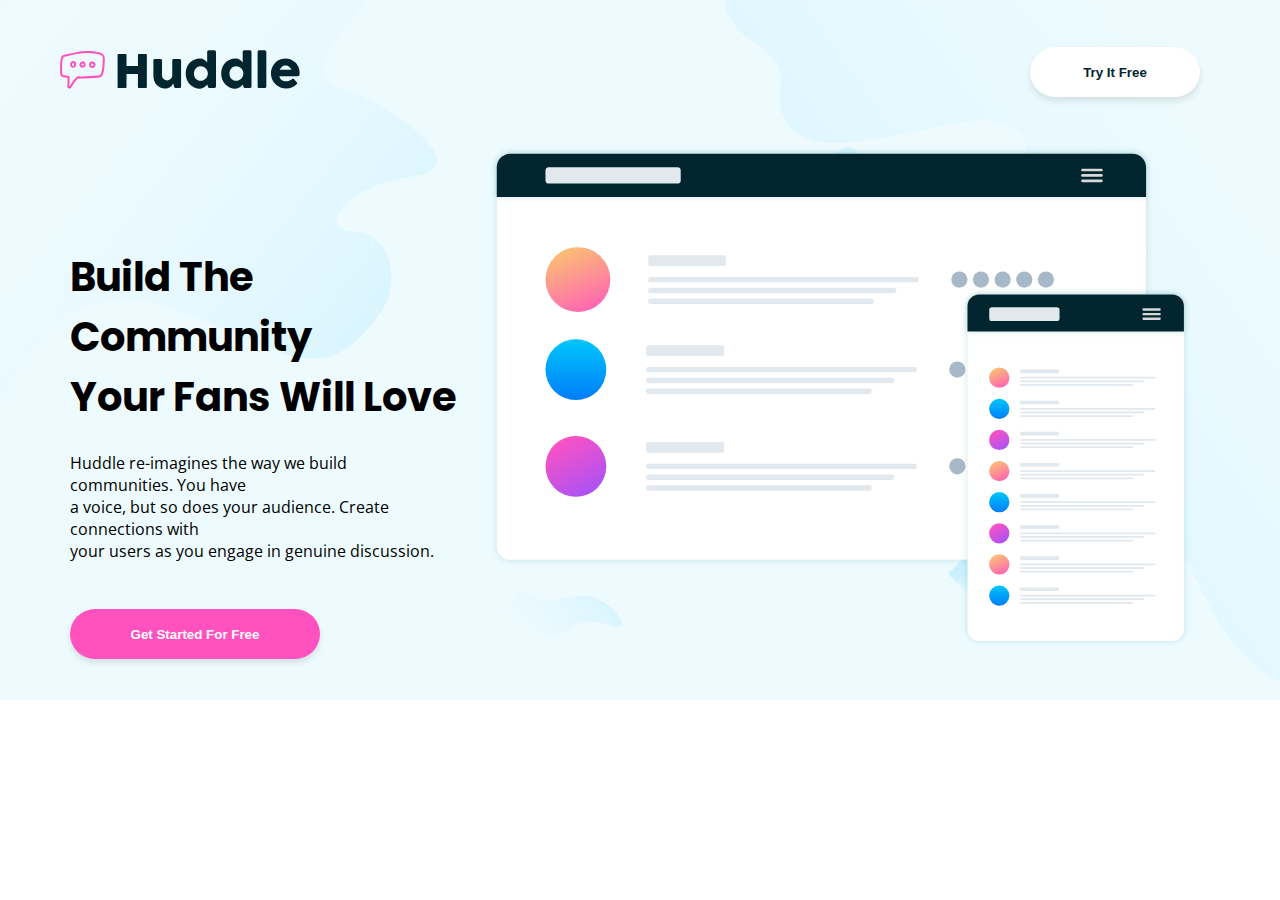
==== index-real.html @ 51f18536 "first commit" ====
<!DOCTYPE html>
<html lang="en">
<head>
    <meta charset="UTF-8">
    <meta name="viewport" content="width=device-width, initial-scale=1.0"> <!-- displays site properly based on user's device -->
    <link rel="icon" type="image/png" sizes="32x32" href="./images/favicon-32x32.png">
    <link href="https://fonts.googleapis.com/css2?family=Open+Sans:ital,wght@0,300..800;1,300..800&display=swap" rel="stylesheet">
    <link href="https://fonts.googleapis.com/css2?family=Poppins:ital,wght@0,100;0,200;0,300;0,400;0,500;0,600;0,700;0,800;0,900;1,100;1,200;1,300;1,400;1,500;1,600;1,700;1,800;1,900&display=swap" rel="stylesheet">
    <link rel="stylesheet" href="style.css">
    <title>Frontend Mentor | Huddle landing page with alternating feature blocks</title>
    <style>
    .attribution { font-size: 11px; text-align: center; }
    .attribution a { color: hsl(228, 45%, 44%); }
    </style>
</head>
<body>
    <div class="backgroundTop">
        <div class="navigation-Bar">
            <div class="logo">
                <img src="./images/logo.svg" class="imgLogo ">
            </div>
            <div>
                <button class="button">Try It Free</button>
            </div>
        </div>
        <div class="firstslidebody">
            <div class="bodytext">
                <h1 class="firstslidetitle">Build The Community <br> Your Fans Will Love</h1>
                <p class="p">Huddle re-imagines the way we build communities. You have <br>a voice, but so does your audience. 
                    Create connections with <br> your users as you engage in genuine discussion. 
                </p>
                <button class="button2">Get Started For Free</button>
            </div>
            <img src="./images/illustration-mockups.svg" class="imagetabs">
        </div>
    </div>
</body>
---- style.css ----
*{
    margin:0;
    padding:0;
}

body{
    font-family: "Open Sans", sans-serif;
}

h1{
    font-family: "Poppins", sans-serif;
    font-weight: 600px;
}

.p{
    margin-top: 25px;
    margin-right: 40px;
}

.firstslidetitle{
    font-size:40px;
}

.backgroundTop{
    background-image: url("./images/bg-hero-desktop.svg");
    background-color: #EDFBFE;
    width:100%;
    height:700px;
    display: flex;
    flex-direction: column;
}

.navigation-Bar{
    display:flex;
    flex-direction: row;
    justify-content: space-between;
}

.imgLogo{
    margin-left: 60px;
    margin-top: 50px;
}

.button{
    background-color: white; 
    border: 0;
    color: hsl(192, 100%, 9%);
    border-radius: 35px; 
    width: 170px;
    height: 50px;
    transition-duration: 0.3s;
    margin-top: 47px;
    margin-right: 80px;
    box-shadow: 0 4px 6px rgba(0, 0, 0, 0.1);
    font-weight: 700;
}

.firstslidebody{
    display:flex;
    flex-direction: row;
    justify-content: space-between;
}

.bodytext{
    margin-left: 70px;
    margin-top: 150px;
    display:flex;
    flex-direction: column;
}

.imagetabs{
    width:700px;
    height:500px;
    margin-top: 50px;
    margin-right: 90px;
}

.button2{
    background-color: hsl(322, 100%, 66%); 
    border:0;
    color: white;
    border-radius: 35px; 
    width: 250px;
    height: 50px;
    transition-duration: 0.3s;
    margin-top: 47px;
    box-shadow: 0 4px 6px rgba(0, 0, 0, 0.1);
    font-weight: 700;
}

.button:hover{
    color:hsl(192, 100%, 9%,0.5);
    transition: color 0.7s ease
}

.button2:hover{
    background-color: hsl(322, 100%, 66%, 0.5);
    transition: background-color 0.7s ease-in-out
}
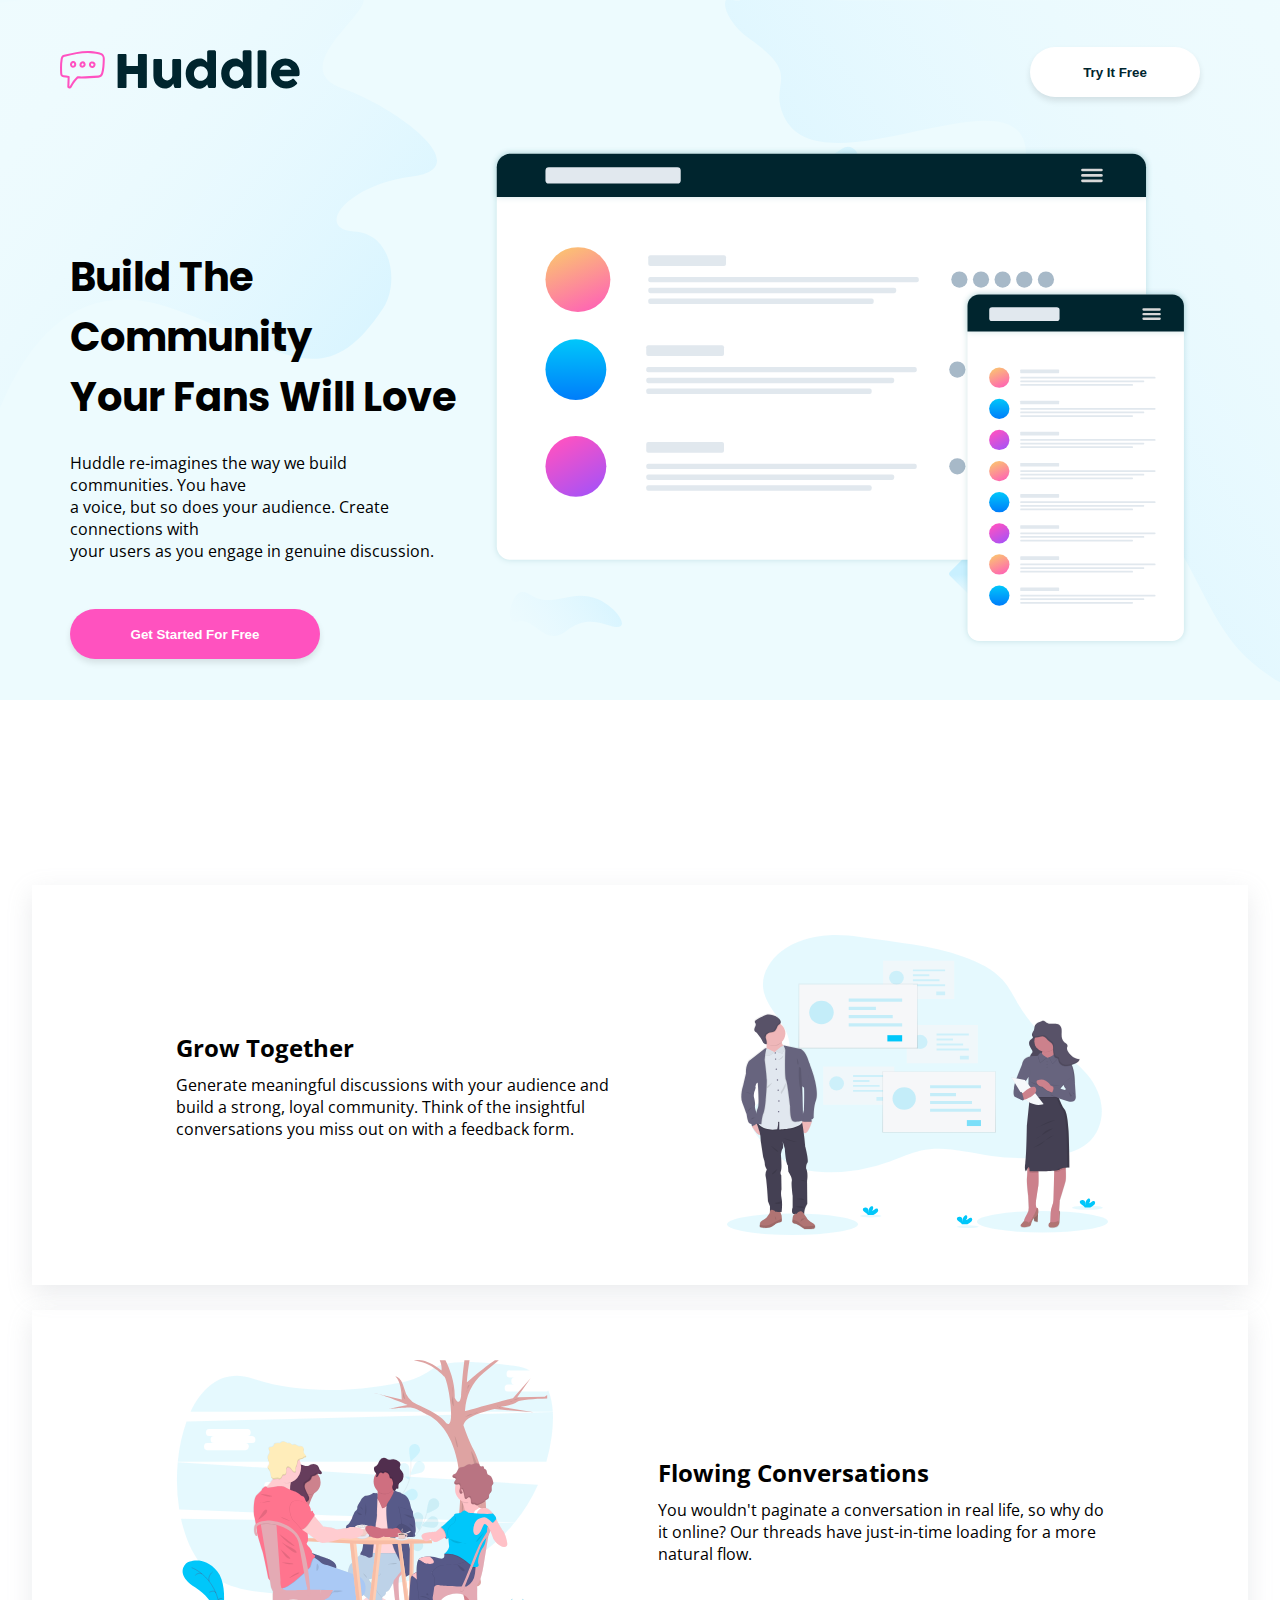
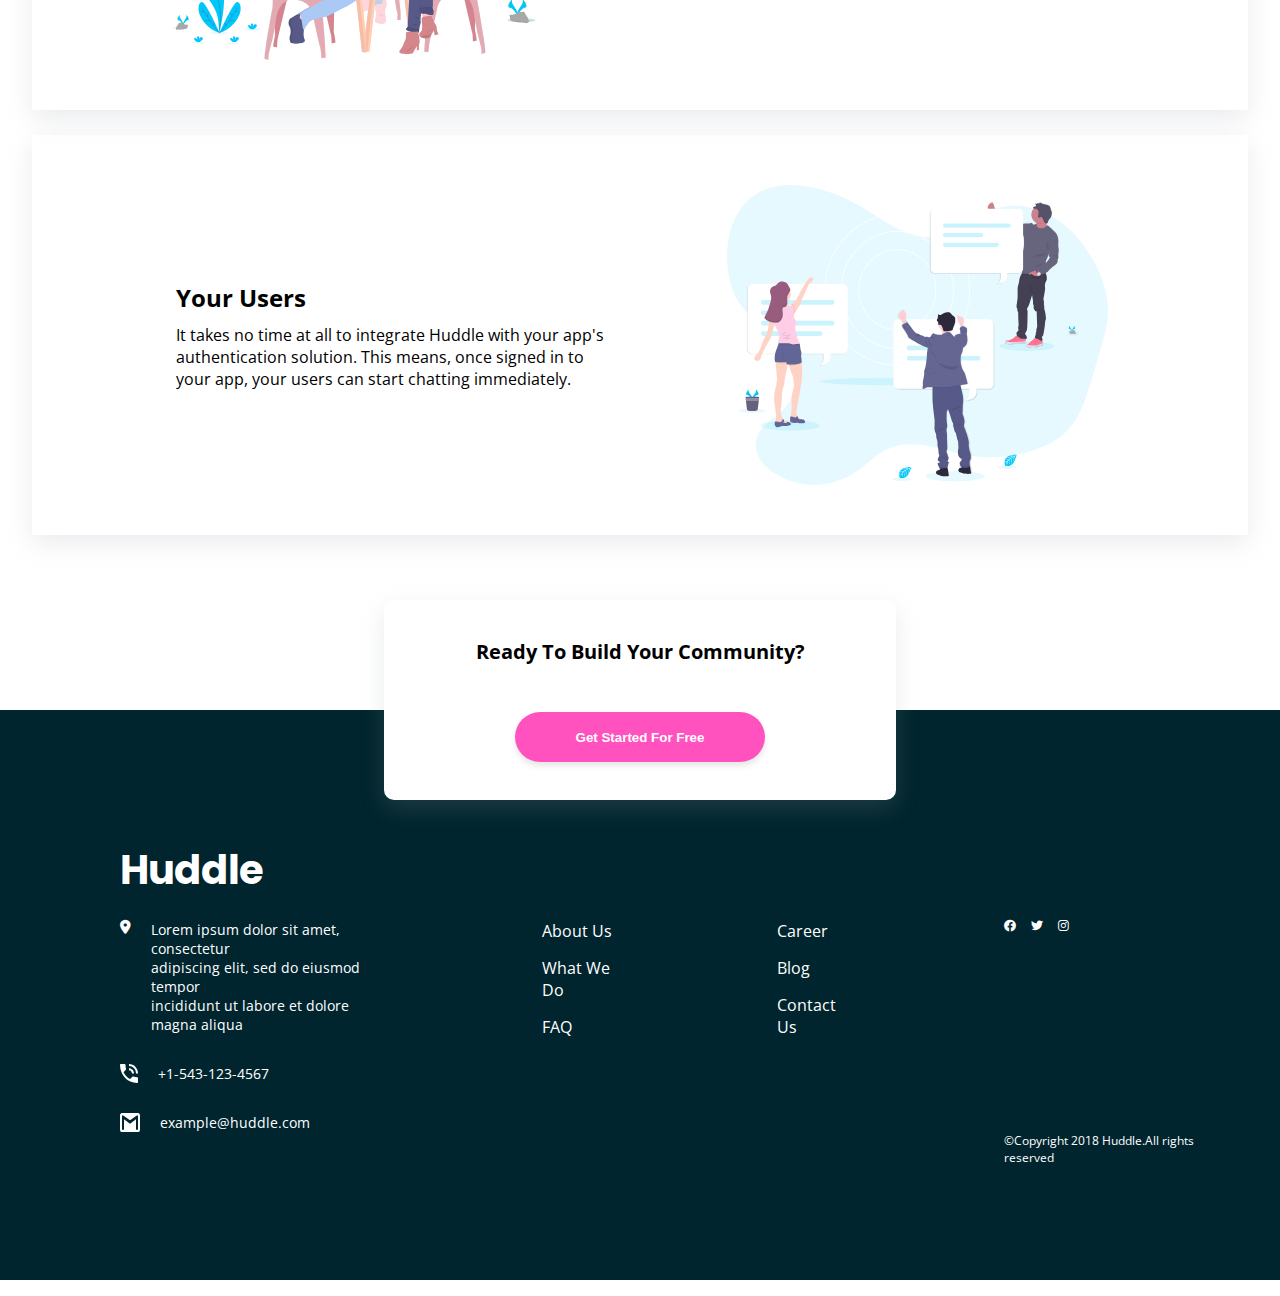
==== commit 7ac446a6: "hello world" ====
--- a/index-real.html
+++ b/index-real.html
@@ -7,6 +7,7 @@
     <link href="https://fonts.googleapis.com/css2?family=Open+Sans:ital,wght@0,300..800;1,300..800&display=swap" rel="stylesheet">
     <link href="https://fonts.googleapis.com/css2?family=Poppins:ital,wght@0,100;0,200;0,300;0,400;0,500;0,600;0,700;0,800;0,900;1,100;1,200;1,300;1,400;1,500;1,600;1,700;1,800;1,900&display=swap" rel="stylesheet">
     <link rel="stylesheet" href="style.css">
+    <link rel="stylesheet" href="https://cdnjs.cloudflare.com/ajax/libs/font-awesome/6.0.0-beta3/css/all.min.css">
     <title>Frontend Mentor | Huddle landing page with alternating feature blocks</title>
     <style>
     .attribution { font-size: 11px; text-align: center; }
@@ -34,4 +35,80 @@
             <img src="./images/illustration-mockups.svg" class="imagetabs">
         </div>
     </div>
-</body>+
+
+    <div class="body">
+        <div class=bodybox1>
+            <div class="boxtext">
+                <h2>Grow Together</h2>
+                <p>Generate meaningful discussions with your audience and<br> build a strong, loyal community. 
+                    Think of the insightful<br>conversations you miss out on with a feedback form. </p>
+            </div>
+            <img src="./images/illustration-grow-together.svg" class="bodyimg">
+        </div>
+        <div class=bodybox2>
+            <div class="boxtext2">
+                <h2>Flowing Conversations</h2>
+                <p>You wouldn't paginate a conversation in real life, so why do<br> it online? Our threads 
+                    have just-in-time loading for a more<br> natural flow.</p>
+            </div>
+            <img src="./images/illustration-flowing-conversation.svg" class="bodyimg2">
+        </div>
+        <div class=bodybox3>
+            <div class="boxtext">
+                <h2>Your Users</h2>
+                <p>It takes no time at all to integrate Huddle with your app's<br>authentication solution. 
+                    This means, once signed in to<br> your app, your users can start chatting immediately.</p>
+            </div>
+            <img src="./images/illustration-your-users.svg" class="bodyimg">
+        </div>
+        <div class="middlediv">
+            <div class="middlepart">
+                <p class="middleparttext">Ready To Build Your Community?</p>
+                <button class="button3">Get Started For Free</button>
+            </div>
+        </div>
+    </div>
+</body>
+
+<footer>
+    <div class="footerbody">
+        <div class="footerlogo">
+            <h1>Huddle</h1> 
+        </div>
+        <div class="mainfootergrid">
+            <div class="column1">
+                <div class="gridcolumn1">
+                    <i class="fas fa-map-marker-alt"></i>
+                    <p>Lorem ipsum dolor sit amet, consectetur <br>adipiscing elit, sed do eiusmod tempor <br>incididunt ut labore et dolore magna aliqua</p>
+                </div>
+                <div class="gridcolumn1">
+                    <img src="./images/icon-phone.svg">
+                    <p> +1-543-123-4567</p>
+                </div>
+                <div class="gridcolumn1">
+                    <img src="./images/icon-email.svg"></i>
+                    <p>example@huddle.com</p>
+                </div>
+            </div>
+            <div class="column2">
+                <div class="gridcolumn2">About Us</div>
+                <div class="gridcolumn2">What We Do</div>
+                <div class="gridcolumn2">FAQ</div>
+            </div>
+            <div class="column3">
+                <div class="gridcolumn3">Career</div>
+                <div class="gridcolumn3">Blog</div>
+                <div class="gridcolumn3">Contact Us</div>
+            </div>
+            <div class="column4">
+                <div class="grid1column4">
+                    <i class="fab fa-facebook"></i>
+                    <i class="fab fa-twitter"></i>
+                    <i class="fab fa-instagram"></i>
+                </div>
+                <div class="grid1column4">&copy;Copyright 2018 Huddle.All rights reserved</div>
+            </div>
+        </div>
+    </div>
+</footer>--- a/style.css
+++ b/style.css
@@ -98,3 +98,186 @@
     transition: background-color 0.7s ease-in-out
 }
 
+
+.body{
+    width:100%;
+    height: 1600px;
+    display: flex;
+    flex-direction: column;
+    justify-content: center;
+    align-items: center;
+    gap:25px;
+    padding-top: 10px;
+    padding-bottom: 1   0px;
+    position: relative;
+}
+
+.bodybox1{
+    width:95%;
+    display:flex;
+    flex-direction: row;
+    justify-content: center;
+    box-shadow: rgba(149, 157, 165, 0.2) 0px 8px 24px;
+    justify-content: space-between;
+    align-items: center;
+}
+
+
+.bodybox2{
+    width:95%;
+    display:flex;
+    flex-direction: row-reverse;
+    justify-content: center;
+    box-shadow: rgba(149, 157, 165, 0.2) 0px 8px 24px;
+    justify-content: space-between;
+    align-items: center;
+}
+
+.bodybox3{
+    width:95%;
+    display:flex;
+    flex-direction: row;
+    justify-content: center;
+    box-shadow: rgba(149, 157, 165, 0.2) 0px 8px 24px;
+    justify-content: space-between;
+    align-items: center;
+}
+
+.boxtext{
+    border: 4px solid white;
+    display:flex;
+    flex-direction: column;
+    gap:10px;
+    padding-top:50px;
+    padding-left: 140px;
+    padding-bottom: 50px;
+}
+
+.boxtext2{
+    border: 4px solid white;
+    display:flex;
+    flex-direction: column;
+    gap:10px;
+    padding-top:50px;
+    padding-right: 140px;
+    padding-bottom: 50px;
+}
+.bodyimg{
+    width:381px;
+    height:300px;
+    padding-right:140px;
+    padding-top:50px;
+    padding-bottom: 50px;
+}
+
+.bodyimg2{
+    width:381px;
+    height:300px;
+    padding-left: 140px;
+    padding-top:50px;
+    padding-bottom: 50px;
+}
+
+footer{
+    background-color: hsl(192, 100%, 9%);
+    width:100%;
+    height:570px;
+}
+
+.footerbody{
+    padding: 130px 80px 130px 120px;
+    color:white
+}
+
+.footerlogo{
+    font-size: 20px;
+    padding-bottom: 20px;
+}
+
+.mainfootergrid{
+    display:flex;
+    flex-direction: row;
+    gap:160px;
+}
+
+.column1{
+    display: flex;
+    flex-direction: column;
+    font-size: 14px;
+    gap:30px;
+}
+
+.gridcolumn1{
+    display: flex;
+    flex-direction: row;
+    gap:20px;
+}
+
+.column2{
+    display: flex;
+    flex-direction: column;
+    gap:15px;
+}
+
+.column3{
+    display: flex;
+    flex-direction: column;
+    gap:15px;
+}
+
+.column4{
+    display: flex;
+    flex-direction: column;
+    gap:200px;
+    font-size: 12px;
+}
+
+.grid1column4{
+    display:flex;
+    flex-direction: row;    
+    gap:15px
+}
+
+.middlediv{
+    display: flex;            
+    justify-content: center; 
+    width: 100%;      
+    position: absolute;
+    top: 1500px; 
+}
+
+.middlepart{
+    background-color: white;
+    width:40%;
+    height:200px;
+    box-shadow: rgba(149, 157, 165, 0.2) 0px 8px 24px;
+    border-radius: 10px;
+    display: flex;
+    flex-direction: column;
+    justify-content: center;
+    align-items: center;
+}
+
+.middleparttext{
+    font-weight: 700; 
+    font-size: 20px; 
+}
+
+.button3{
+    background-color: hsl(322, 100%, 66%); 
+    border:0;
+    color: white;
+    border-radius: 35px; 
+    width: 250px;
+    height: 50px;
+    transition-duration: 0.3s;
+    margin-top: 47px;
+    box-shadow: 0 4px 6px rgba(0, 0, 0, 0.1);
+    font-weight: 700;
+}
+
+.button3:hover{
+    background-color: hsl(322, 100%, 66%, 0.5);
+    transition: background-color 0.7s ease-in-out
+}
+
